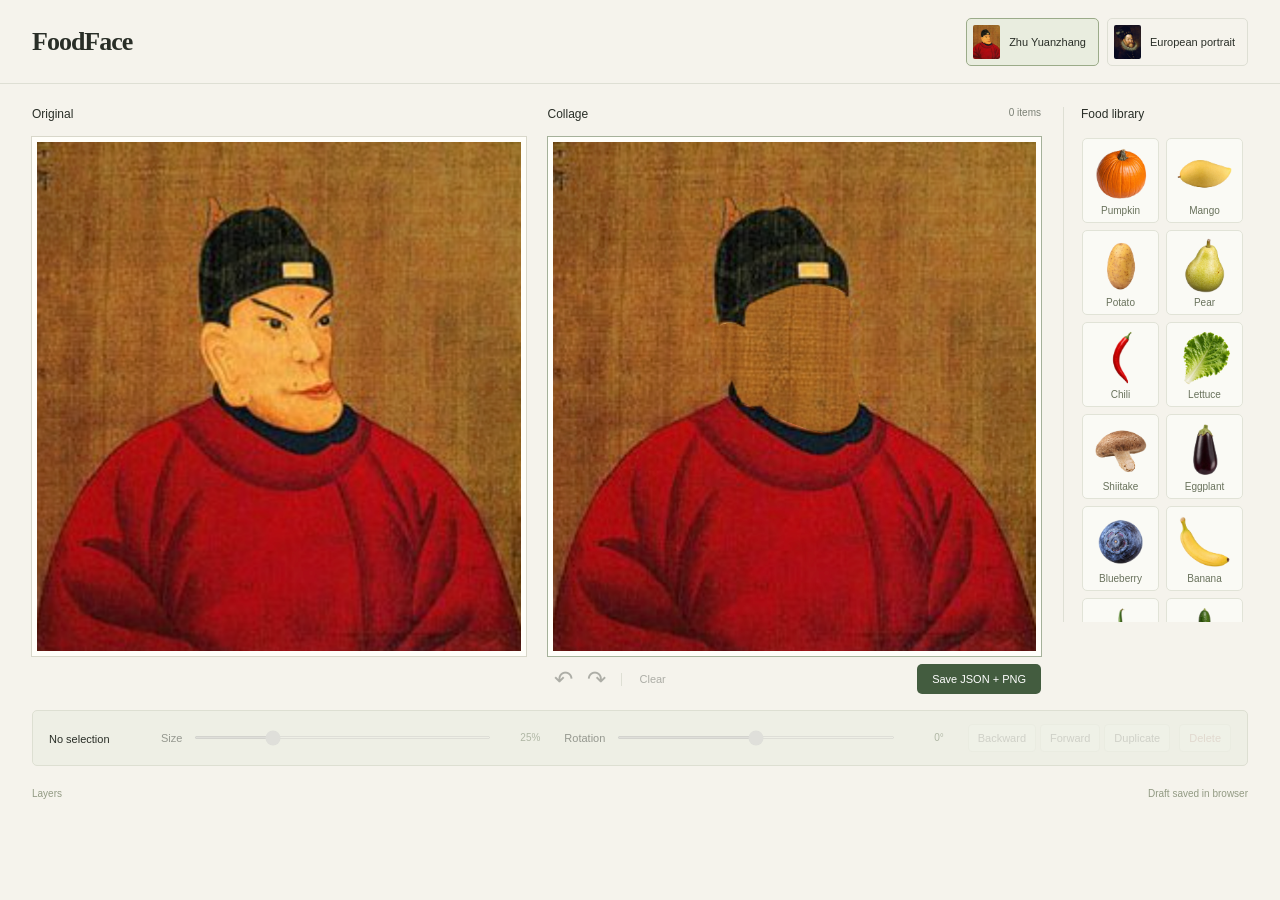
==== index.html @ f7592c4a "the initial version" ====
<!doctype html>
<html lang="en">
  <head>
    <meta charset="UTF-8" />
    <meta name="viewport" content="width=device-width, initial-scale=1" />
    <meta name="theme-color" content="#f5f3ec" />
    <meta
      name="description"
      content="Create portrait collages with food in the FoodFace studio."
    />
    <title>FoodFace — Portrait Collage Studio</title>
    <link rel="icon" href="data:," />
    <link rel="stylesheet" href="assets/css/styles.css" />
    <script src="assets/js/catalog.js" defer></script>
    <script src="assets/js/portrait-paths.js" defer></script>
    <script src="assets/js/app.js" defer></script>
  </head>
  <body>
    <header class="site-header">
      <h1 class="brand">FoodFace</h1>
      <div class="portrait-picker" role="group" aria-label="Choose a portrait">
        <button
          class="portrait-option active"
          data-portrait="zhu"
          aria-pressed="true"
        >
          <img src="assets/portraits/zhu-original.png" alt="" />
          <span>Zhu Yuanzhang</span>
        </button>
        <button
          class="portrait-option"
          data-portrait="euro"
          aria-pressed="false"
        >
          <img src="assets/portraits/euro-original.png" alt="" />
          <span>European portrait</span>
        </button>
      </div>
    </header>
    <main>
      <section class="studio" aria-label="Portrait collage studio">
        <article class="portrait-panel original-panel">
          <div class="panel-heading">
            <h2>Original</h2>
            <span id="portraitName" hidden></span>
          </div>
          <div class="picture-frame">
            <img
              id="original"
              src="assets/portraits/zhu-original.png"
              alt="Zhu Yuanzhang — original"
            />
          </div>
        </article>
        <article class="portrait-panel collage-panel">
          <div class="panel-heading">
            <h2>Collage</h2>
            <span class="count-pill" id="objectCount">0 items</span>
          </div>
          <div class="picture-frame canvas-frame" id="canvasFrame">
            <canvas
              id="collage"
              width="1450"
              height="1524"
              tabindex="0"
              aria-label="Collage canvas. Drag to move, use the lower-right handle to resize, and the top handle to rotate."
            ></canvas>
            <button
              id="deleteHandle"
              class="delete-handle"
              aria-label="Delete selected food"
              title="Delete"
              hidden
            >
              ×
            </button>
            <div class="loading" id="loading">Loading…</div>
          </div>
          <div class="canvas-actions">
            <div class="button-group">
              <button
                id="undo"
                class="icon-button"
                title="Undo (Cmd/Ctrl+Z)"
                aria-label="Undo"
                disabled
              >
                ↶
              </button>
              <button
                id="redo"
                class="icon-button"
                title="Redo (Cmd/Ctrl+Shift+Z)"
                aria-label="Redo"
                disabled
              >
                ↷
              </button>
              <span class="toolbar-divider"></span>
              <button id="clear" class="text-button" disabled>Clear</button>
            </div>
            <button id="export" class="export-button" disabled>
              Save JSON + PNG
            </button>
          </div>
        </article>
        <aside class="library" aria-label="Food library">
          <div class="library-heading"><h2>Food library</h2></div>
          <div class="food-grid" id="foodGrid"></div>
        </aside>
      </section>
      <section class="edit-strip" aria-label="Edit selected food">
        <div class="selection-info">
          <strong id="selectedName">No selection</strong>
        </div>
        <fieldset
          id="transformControls"
          aria-label="Transform selected food"
          disabled
        >
          <label class="range-control" for="size">
            Size
            <input
              id="size"
              type="range"
              min="3"
              max="90"
              step="0.5"
              value="25"
            />
            <output id="sizeValue" for="size">25%</output>
          </label>
          <label class="range-control" for="rotation">
            Rotation
            <input
              id="rotation"
              type="range"
              min="-180"
              max="180"
              step="1"
              value="0"
            />
            <output id="rotationValue" for="rotation">0°</output>
          </label>
          <div class="selection-actions">
            <button id="backward" title="Move back one layer">Backward</button>
            <button id="forward" title="Move forward one layer">Forward</button>
            <button id="duplicate" title="Duplicate (Cmd/Ctrl+D)">
              Duplicate
            </button>
            <button
              id="delete"
              class="delete-button"
              title="Delete (Delete/Backspace)"
            >
              Delete
            </button>
          </div>
        </fieldset>
      </section>
      <div class="layers-row">
        <span>Layers</span>
        <div
          id="layerList"
          class="layer-list"
          role="group"
          aria-label="Select food on the canvas"
        ></div>
        <span id="saveStatus" class="save-status" role="status"></span>
      </div>
      <p id="snapshotStatus" class="save-status" role="status" hidden></p>
    </main>
    <div class="toast" id="toast" role="status" aria-live="polite"></div>
    <div id="dragGhost" class="drag-ghost" hidden></div>
  </body>
</html>
---- assets/css/styles.css ----
@charset "UTF-8";
:root {
  --paper: #f5f3ec;
  --ink: #292e27;
  --muted: #7b8075;
  --line: #dedfd4;
  --green: #435c3f;
  --ratio: 1450/1524;
  font-family: -apple-system, BlinkMacSystemFont, "Segoe UI", sans-serif;
  color: var(--ink);
  background: var(--paper);
  font-synthesis: none;
}
* {
  box-sizing: border-box;
}
body {
  margin: 0;
}
button,
input {
  -webkit-tap-highlight-color: transparent;
}
button {
  font: inherit;
  color: inherit;
  cursor: pointer;
  border: 0;
  background: none;
}
button:disabled {
  cursor: default;
  opacity: 0.35;
}
button:focus-visible,
input:focus-visible,
canvas:focus-visible {
  outline: 2px solid #6c915f;
  outline-offset: 4px;
}
button:not(:disabled) {
  transition:
    background 0.15s,
    color 0.15s;
}
img {
  display: block;
}
[hidden] {
  display: none !important;
}
.site-header {
  max-width: 1370px;
  margin: 0 auto;
  height: 84px;
  padding: 0 32px;
  display: flex;
  align-items: center;
  justify-content: space-between;
  border-bottom: 1px solid var(--line);
}
.brand {
  margin: 0;
  font:
    600 26px Georgia,
    serif;
  letter-spacing: -1px;
}
.portrait-picker {
  display: flex;
  gap: 8px;
}
.portrait-option {
  display: flex;
  gap: 9px;
  align-items: center;
  padding: 6px 12px 6px 6px;
  border: 1px solid var(--line);
  border-radius: 5px;
  font-size: 11px;
}
.portrait-option img {
  width: 27px;
  height: 34px;
  object-fit: cover;
  border-radius: 2px;
}
.portrait-option.active {
  background: #e9eddf;
  border-color: #9bab89;
}
.portrait-option:hover {
  background: #ebeee3;
}
main {
  max-width: 1370px;
  margin: auto;
  padding: 23px 32px;
}
.studio {
  display: grid;
  grid-template-columns: minmax(0, 1fr) minmax(0, 1fr) 185px;
  gap: 22px;
  align-items: start;
}
.panel-heading {
  height: 30px;
  display: flex;
  justify-content: space-between;
  align-items: flex-start;
}
h2 {
  font-size: 12px;
  font-weight: 500;
  margin: 0;
}
.count-pill {
  font-size: 10px;
  color: var(--muted);
}
.picture-frame {
  aspect-ratio: var(--ratio);
  background: #b19867;
  border: 5px solid #fffef9;
  box-shadow: 0 0 0 1px #d8d7ca;
  position: relative;
  overflow: hidden;
}
.picture-frame > img {
  width: 100%;
  height: 100%;
  object-fit: fill;
}
.picture-frame canvas {
  width: 100%;
  height: 100%;
  display: block;
  touch-action: none;
  cursor: default;
}
.canvas-frame {
  box-shadow: 0 0 0 1px #a5b19a;
}
.canvas-frame.drop-active {
  box-shadow: 0 0 0 3px #739160;
}
.loading {
  position: absolute;
  inset: 0;
  display: grid;
  place-items: center;
  background: #f1eddeec;
  font-size: 13px;
  color: var(--green);
}
.canvas-actions {
  display: flex;
  align-items: center;
  justify-content: space-between;
  flex-wrap: wrap;
  gap: 6px;
  min-height: 47px;
  padding: 8px 0;
}
.button-group {
  display: flex;
  align-items: center;
  gap: 3px;
}
.icon-button {
  font-size: 23px;
  line-height: 1;
  width: 30px;
  height: 31px;
  border-radius: 4px;
}
.icon-button:hover:not(:disabled),
.text-button:hover:not(:disabled) {
  background: #e7eadd;
}
.text-button {
  font-size: 11px;
  padding: 8px;
  border-radius: 4px;
}
.toolbar-divider {
  width: 1px;
  height: 13px;
  background: var(--line);
  margin: 0 7px;
}
.export-button {
  background: var(--green);
  color: #fff;
  padding: 9px 15px;
  font-size: 11px;
  border-radius: 5px;
}
.export-button:hover:not(:disabled) {
  background: #30492e;
}
.library {
  padding-left: 17px;
  border-left: 1px solid var(--line);
  min-height: 0;
}
.library-heading {
  height: 30px;
}
.food-grid {
  display: grid;
  grid-template-columns: repeat(2, minmax(0, 1fr));
  gap: 7px;
  overflow-y: auto;
  max-height: 510px;
  padding: 1px 5px 4px 1px;
  scrollbar-width: thin;
  scrollbar-color: #c3ccba transparent;
  align-content: start;
}
.food-card {
  min-width: 0;
  border: 1px solid #e1e3d7;
  border-radius: 5px;
  background: #fafaf5;
  display: flex;
  flex-direction: column;
  align-items: center;
  gap: 4px;
  padding: 7px 5px 6px;
  user-select: none;
  touch-action: pan-y;
}
.food-card img {
  width: 100%;
  height: 55px;
  object-fit: contain;
  pointer-events: none;
}
.food-card span {
  font-size: 10px;
  color: #69725c;
  text-align: center;
  overflow-wrap: anywhere;
}
.food-card:hover {
  background: #edf1e5;
  border-color: #b4c1a4;
}
.food-card:active {
  background: #e2e9d8;
}
.edit-strip {
  display: flex;
  align-items: center;
  gap: 20px;
  background: #eeefe5;
  border: 1px solid #dddfd2;
  border-radius: 5px;
  padding: 13px 16px;
  margin-top: 7px;
}
.selection-info {
  min-width: 92px;
}
.selection-info strong {
  font-size: 11px;
  font-weight: 500;
}
fieldset {
  flex-wrap: wrap;
  border: 0;
  padding: 0;
  margin: 0;
  display: flex;
  gap: 24px;
  flex: 1;
  align-items: center;
  min-width: 0;
}
fieldset:disabled {
  opacity: 0.45;
}
.range-control {
  font-size: 11px;
  display: flex;
  align-items: center;
  gap: 10px;
  flex: 1;
  min-width: 150px;
  white-space: nowrap;
}
.range-control input {
  min-width: 50px;
  width: 100%;
  accent-color: var(--green);
  height: 3px;
  cursor: pointer;
}
.range-control output {
  font-variant-numeric: tabular-nums;
  font-size: 10px;
  width: 37px;
  text-align: right;
  flex-shrink: 0;
  color: #657357;
}
.selection-actions {
  flex-shrink: 0;
  display: flex;
  gap: 4px;
  white-space: nowrap;
}
.selection-actions button {
  font-size: 11px;
  border: 1px solid #d5dacb;
  border-radius: 4px;
  padding: 7px 9px;
  background: #f7f8ef;
}
.selection-actions button:hover:not(:disabled) {
  background: #dce5d0;
}
.selection-actions .delete-button {
  color: #9b6254;
  margin-left: 5px;
}
.layers-row {
  flex-wrap: wrap;
  display: flex;
  align-items: center;
  gap: 13px;
  margin-top: 13px;
  min-height: 29px;
}
.layers-row > span {
  font-size: 10px;
  color: #929a83;
  white-space: nowrap;
}
.layer-list {
  min-width: 0;
  display: flex;
  gap: 5px;
  overflow-x: auto;
  align-items: center;
  min-height: 28px;
  flex: 1;
}
.layer-chip {
  border: 1px solid #dee2d3;
  border-radius: 20px;
  background: #f9f9f3;
  font-size: 10px;
  padding: 5px 10px;
  white-space: nowrap;
}
.layer-chip.active {
  background: #e1e9d6;
  border-color: #91a37e;
}
.layers-row > .save-status {
  margin-left: auto;
  white-space: normal;
}
.delete-handle {
  position: absolute;
  z-index: 5;
  width: 24px;
  height: 24px;
  border-radius: 50%;
  background: #fcf8ee;
  color: #a04838;
  border: 1px solid #ac5844;
  box-shadow: 0 1px 5px #30231735;
  transform: translate(-50%, -50%);
  font:
    22px/20px Arial,
    sans-serif;
  padding: 0;
  display: grid;
  place-items: center;
  touch-action: manipulation;
}
.delete-handle:hover {
  background: #a04838;
  color: #fff;
}
.toast {
  position: fixed;
  bottom: 25px;
  left: 50%;
  transform: translate(-50%, 15px);
  background: #293e2a;
  color: #fff;
  border-radius: 6px;
  padding: 10px 18px;
  font-size: 12px;
  pointer-events: none;
  opacity: 0;
  transition: 0.2s;
  z-index: 100;
}
.toast.visible {
  opacity: 1;
  transform: translate(-50%, 0);
}
.drag-ghost {
  position: fixed;
  width: 85px;
  height: 85px;
  pointer-events: none;
  z-index: 90;
  filter: drop-shadow(0 4px 8px #0003);
  transform: translate(-50%, -50%);
}
.drag-ghost img {
  width: 100%;
  height: 100%;
  object-fit: contain;
}
@media (max-width: 1000px) {
  .site-header {
    padding: 0 22px;
  }
  main {
    padding: 20px 22px;
  }
  .studio {
    gap: 16px;
    grid-template-columns: minmax(0, 1fr) minmax(0, 1fr) 145px;
  }
  .library {
    padding-left: 11px;
  }
  .food-card img {
    height: 45px;
  }
  .food-grid {
    gap: 6px;
  }
  fieldset {
    gap: 15px;
  }
  .selection-info {
    min-width: 70px;
  }
  .edit-strip {
    gap: 12px;
  }
  .selection-actions button {
    padding: 7px;
  }
  .range-control {
    gap: 7px;
  }
}
@media (max-width: 750px) {
  .studio {
    grid-template-columns: minmax(0, 1fr) minmax(0, 1fr) 110px;
    gap: 12px;
  }
  .food-grid {
    grid-template-columns: 1fr;
  }
  .food-card {
    flex-direction: row;
    padding: 5px;
    gap: 5px;
  }
  .food-card img {
    width: 37px;
    height: 37px;
  }
  .edit-strip {
    align-items: flex-start;
    flex-direction: column;
  }
  fieldset {
    width: 100%;
    flex-wrap: wrap;
  }
  .range-control {
    flex: 1;
    min-width: 160px;
  }
  .selection-actions {
    width: 100%;
  }
  .selection-info {
    min-width: 0;
  }
  .site-header {
    height: 76px;
  }
}
@media (max-width: 560px) {
  .site-header {
    height: 74px;
    padding: 0 14px;
    gap: 12px;
  }
  .brand {
    font-size: 21px;
  }
  .portrait-picker {
    gap: 5px;
  }
  .portrait-option {
    padding: 4px 6px 4px 4px;
    gap: 5px;
    font-size: 9px;
  }
  .portrait-option img {
    width: 21px;
    height: 29px;
  }
  main {
    padding: 18px 14px;
  }
  .studio {
    grid-template-columns: minmax(0, 1fr) minmax(0, 1fr);
    gap: 12px;
  }
  .library {
    grid-column: 1/-1;
    padding: 13px 0 0;
    border-left: 0;
    border-top: 1px solid var(--line);
    margin-top: 3px;
  }
  .library-heading {
    height: 26px;
  }
  .food-grid {
    grid-template-columns: repeat(4, minmax(0, 1fr));
    max-height: 205px;
    gap: 7px;
  }
  .food-card {
    flex-direction: column;
    gap: 4px;
    padding: 6px 3px;
  }
  .food-card img {
    width: 100%;
    height: 46px;
  }
  .picture-frame {
    border-width: 3px;
  }
  .panel-heading {
    height: 26px;
  }
  h2 {
    font-size: 11px;
  }
  .count-pill {
    font-size: 9px;
  }
  .export-button {
    font-size: 10px;
    padding: 8px;
  }
  .icon-button {
    width: 24px;
    font-size: 20px;
  }
  .text-button {
    font-size: 10px;
    padding: 5px;
  }
  .toolbar-divider {
    margin: 0 2px;
  }
  .range-control {
    min-width: 100%;
  }
  .selection-actions button {
    flex: 1;
  }
  .edit-strip {
    margin-top: 15px;
  }
  .layers-row {
    gap: 8px;
  }
  .layers-row > span {
    font-size: 9px;
  }
  .delete-handle {
    width: 26px;
    height: 26px;
  }
}
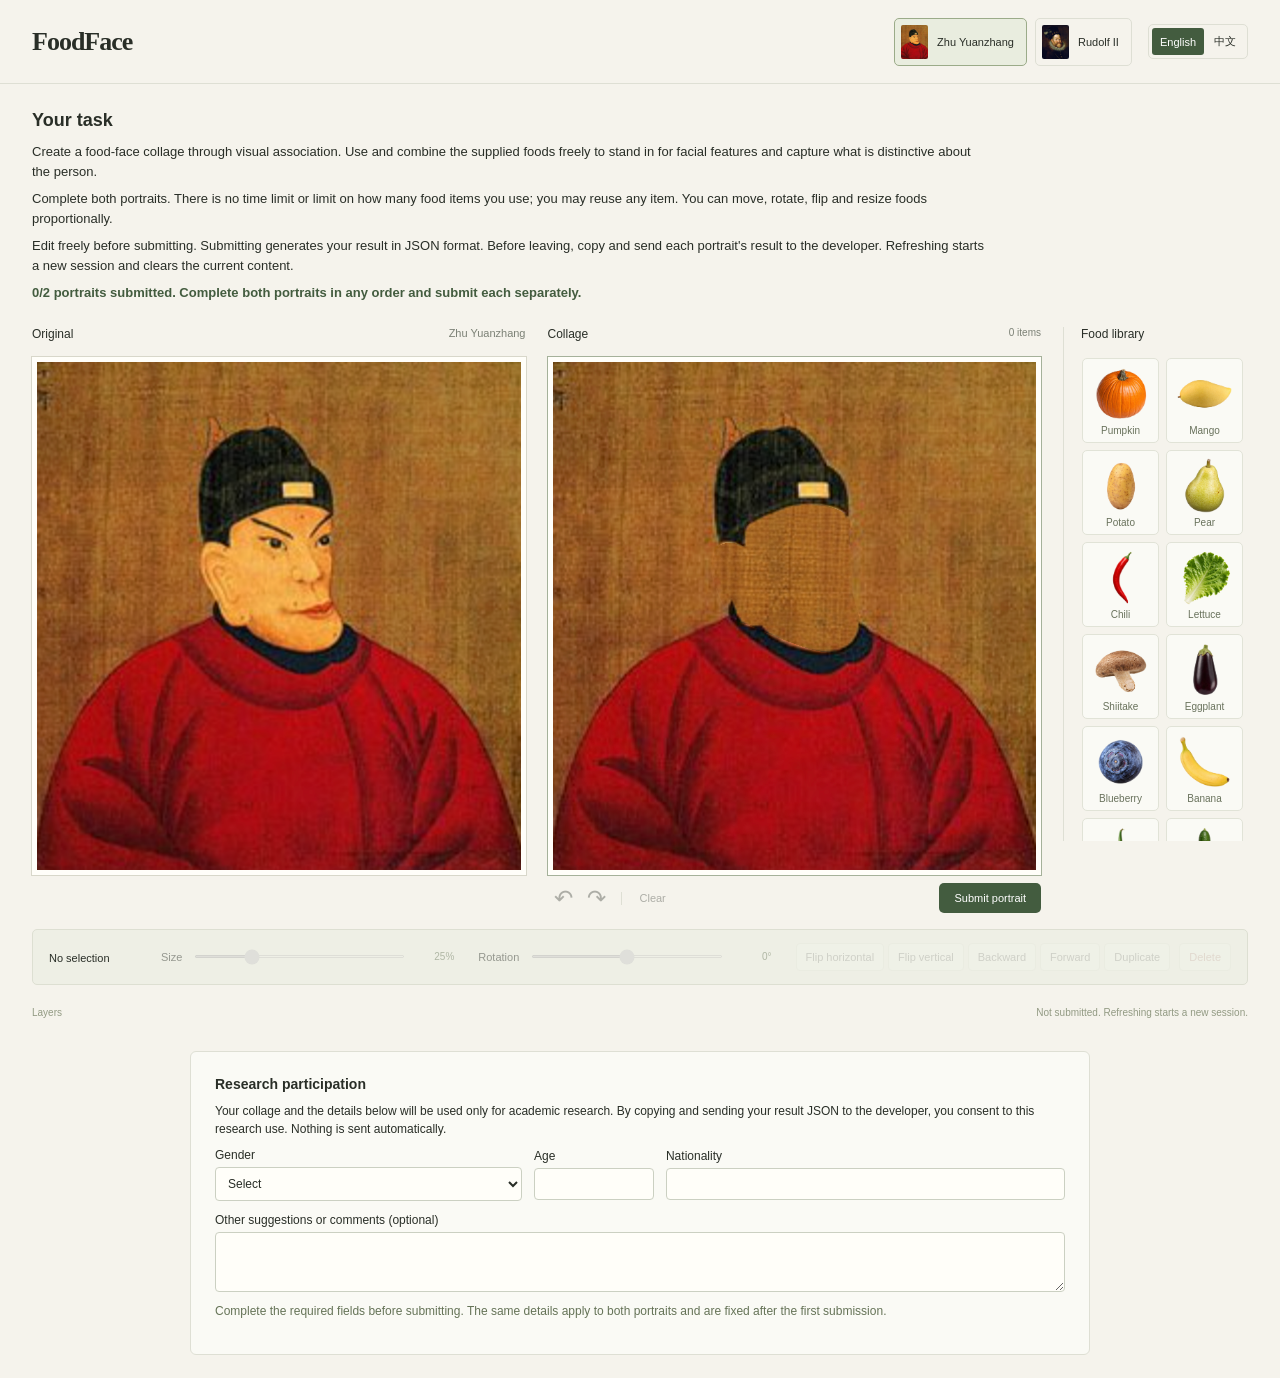
==== commit d9570edf: "develop an interface for human interaction; implement the agent experiment setup; the next is ready " ====
--- a/index.html
+++ b/index.html
@@ -8,41 +8,95 @@
       name="description"
       content="Create portrait collages with food in the FoodFace studio."
     />
-    <title>FoodFace — Portrait Collage Studio</title>
+    <title data-i18n="title">FoodFace — Portrait Collage Studio</title>
     <link rel="icon" href="data:," />
     <link rel="stylesheet" href="assets/css/styles.css" />
     <script src="assets/js/catalog.js" defer></script>
     <script src="assets/js/portrait-paths.js" defer></script>
+    <script src="assets/js/renderer.js" defer></script>
+    <script src="assets/js/i18n.js" defer></script>
     <script src="assets/js/app.js" defer></script>
   </head>
   <body>
     <header class="site-header">
       <h1 class="brand">FoodFace</h1>
-      <div class="portrait-picker" role="group" aria-label="Choose a portrait">
-        <button
-          class="portrait-option active"
-          data-portrait="zhu"
-          aria-pressed="true"
+      <div class="header-controls">
+        <div
+          class="portrait-picker"
+          role="group"
+          aria-label="Choose a portrait"
+          data-i18n-aria-label="choosePortrait"
         >
-          <img src="assets/portraits/zhu-original.png" alt="" />
-          <span>Zhu Yuanzhang</span>
-        </button>
-        <button
-          class="portrait-option"
-          data-portrait="euro"
-          aria-pressed="false"
-        >
-          <img src="assets/portraits/euro-original.png" alt="" />
-          <span>European portrait</span>
-        </button>
+          <button
+            class="portrait-option active"
+            data-portrait="zhu"
+            aria-pressed="true"
+          >
+            <img src="assets/portraits/zhu-original.png" alt="" />
+            <span data-i18n="portrait.zhu">Zhu Yuanzhang</span>
+          </button>
+          <button
+            class="portrait-option"
+            data-portrait="euro"
+            aria-pressed="false"
+          >
+            <img src="assets/portraits/euro-original.png" alt="" />
+            <span data-i18n="portrait.euro">Rudolf II</span>
+          </button>
+        </div>
+        <div class="language-switch" role="group" aria-label="Language / 语言">
+          <button
+            type="button"
+            data-language="en"
+            lang="en"
+            aria-pressed="true"
+          >
+            English
+          </button>
+          <button
+            type="button"
+            data-language="zh"
+            lang="zh-CN"
+            aria-pressed="false"
+          >
+            中文
+          </button>
+        </div>
       </div>
     </header>
     <main>
-      <section class="studio" aria-label="Portrait collage studio">
+      <section
+        class="task-instructions"
+        aria-label="Your task"
+        data-i18n-aria-label="task"
+      >
+        <h2 data-i18n="task">Your task</h2>
+        <p data-i18n="taskGoal">
+          Create a food-face collage through visual association. Use and combine
+          the supplied foods freely to stand in for facial features and capture
+          what is distinctive about the person.
+        </p>
+        <p data-i18n="taskRules">
+          Complete both portraits. There is no time limit or limit on how many
+          food items you use; you may reuse any item. You can move, rotate, flip
+          and resize foods proportionally.
+        </p>
+        <p data-i18n="taskSubmit">
+          Edit freely before submitting. Submitting generates your result in JSON
+          format. Before leaving, copy and send each portrait's result to the
+          developer. Refreshing starts a new session and clears the current content.
+        </p>
+        <p id="experimentProgress" role="status">0/2 portraits submitted. Complete both portraits in any order and submit each separately.</p>
+      </section>
+      <section
+        class="studio"
+        aria-label="Portrait collage studio"
+        data-i18n-aria-label="studio"
+      >
         <article class="portrait-panel original-panel">
           <div class="panel-heading">
-            <h2>Original</h2>
-            <span id="portraitName" hidden></span>
+            <h2 data-i18n="original">Original</h2>
+            <span id="portraitName"></span>
           </div>
           <div class="picture-frame">
             <img
@@ -54,7 +108,7 @@
         </article>
         <article class="portrait-panel collage-panel">
           <div class="panel-heading">
-            <h2>Collage</h2>
+            <h2 data-i18n="collage">Collage</h2>
             <span class="count-pill" id="objectCount">0 items</span>
           </div>
           <div class="picture-frame canvas-frame" id="canvasFrame">
@@ -64,17 +118,44 @@
               height="1524"
               tabindex="0"
               aria-label="Collage canvas. Drag to move, use the lower-right handle to resize, and the top handle to rotate."
+              data-i18n-aria-label="canvas"
             ></canvas>
             <button
               id="deleteHandle"
               class="delete-handle"
               aria-label="Delete selected food"
+              data-i18n-aria-label="deleteSelected"
               title="Delete"
+              data-i18n-title="delete"
               hidden
             >
               ×
             </button>
-            <div class="loading" id="loading">Loading…</div>
+            <button
+              id="flipHorizontalHandle"
+              class="flip-handle"
+              aria-label="Flip selected food horizontally"
+              data-i18n-aria-label="flipHSelected"
+              aria-pressed="false"
+              title="Flip horizontal"
+              data-i18n-title="flipH"
+              hidden
+            >
+              ↔
+            </button>
+            <button
+              id="flipVerticalHandle"
+              class="flip-handle"
+              aria-label="Flip selected food vertically"
+              data-i18n-aria-label="flipVSelected"
+              aria-pressed="false"
+              title="Flip vertical"
+              data-i18n-title="flipV"
+              hidden
+            >
+              ↕
+            </button>
+            <div class="loading" id="loading" data-i18n="loading">Loading…</div>
           </div>
           <div class="canvas-actions">
             <div class="button-group">
@@ -82,7 +163,9 @@
                 id="undo"
                 class="icon-button"
                 title="Undo (Cmd/Ctrl+Z)"
+                data-i18n-title="undoTitle"
                 aria-label="Undo"
+                data-i18n-aria-label="undo"
                 disabled
               >
                 ↶
@@ -91,35 +174,57 @@
                 id="redo"
                 class="icon-button"
                 title="Redo (Cmd/Ctrl+Shift+Z)"
+                data-i18n-title="redoTitle"
                 aria-label="Redo"
+                data-i18n-aria-label="redo"
                 disabled
               >
                 ↷
               </button>
               <span class="toolbar-divider"></span>
-              <button id="clear" class="text-button" disabled>Clear</button>
+              <button id="clear" class="text-button" disabled data-i18n="clear">
+                Clear
+              </button>
             </div>
-            <button id="export" class="export-button" disabled>
-              Save JSON + PNG
+            <button
+              id="export"
+              class="export-button"
+              disabled
+              data-i18n="submit"
+            >
+              Submit portrait
             </button>
           </div>
         </article>
-        <aside class="library" aria-label="Food library">
-          <div class="library-heading"><h2>Food library</h2></div>
+        <aside
+          class="library"
+          aria-label="Food library"
+          data-i18n-aria-label="library"
+        >
+          <div class="library-heading">
+            <h2 data-i18n="library">Food library</h2>
+          </div>
           <div class="food-grid" id="foodGrid"></div>
         </aside>
       </section>
-      <section class="edit-strip" aria-label="Edit selected food">
+      <section
+        class="edit-strip"
+        aria-label="Edit selected food"
+        data-i18n-aria-label="editSelected"
+      >
         <div class="selection-info">
-          <strong id="selectedName">No selection</strong>
+          <strong id="selectedName" data-i18n="noSelection"
+            >No selection</strong
+          >
         </div>
         <fieldset
           id="transformControls"
           aria-label="Transform selected food"
+          data-i18n-aria-label="transformSelected"
           disabled
         >
           <label class="range-control" for="size">
-            Size
+            <span data-i18n="size">Size</span>
             <input
               id="size"
               type="range"
@@ -131,7 +236,7 @@
             <output id="sizeValue" for="size">25%</output>
           </label>
           <label class="range-control" for="rotation">
-            Rotation
+            <span data-i18n="rotation">Rotation</span>
             <input
               id="rotation"
               type="range"
@@ -143,15 +248,54 @@
             <output id="rotationValue" for="rotation">0°</output>
           </label>
           <div class="selection-actions">
-            <button id="backward" title="Move back one layer">Backward</button>
-            <button id="forward" title="Move forward one layer">Forward</button>
-            <button id="duplicate" title="Duplicate (Cmd/Ctrl+D)">
+            <button
+              id="flipHorizontal"
+              title="Mirror left to right"
+              data-i18n-title="mirrorH"
+              aria-pressed="false"
+              data-i18n="flipH"
+            >
+              Flip horizontal
+            </button>
+            <button
+              id="flipVertical"
+              title="Mirror top to bottom"
+              data-i18n-title="mirrorV"
+              aria-pressed="false"
+              data-i18n="flipV"
+            >
+              Flip vertical
+            </button>
+            <button
+              id="backward"
+              title="Move back one layer"
+              data-i18n-title="backwardTitle"
+              data-i18n="backward"
+            >
+              Backward
+            </button>
+            <button
+              id="forward"
+              title="Move forward one layer"
+              data-i18n-title="forwardTitle"
+              data-i18n="forward"
+            >
+              Forward
+            </button>
+            <button
+              id="duplicate"
+              title="Duplicate (Cmd/Ctrl+D)"
+              data-i18n-title="duplicateTitle"
+              data-i18n="duplicate"
+            >
               Duplicate
             </button>
             <button
               id="delete"
               class="delete-button"
               title="Delete (Delete/Backspace)"
+              data-i18n-title="deleteTitle"
+              data-i18n="delete"
             >
               Delete
             </button>
@@ -159,17 +303,132 @@
         </fieldset>
       </section>
       <div class="layers-row">
-        <span>Layers</span>
+        <span data-i18n="layers">Layers</span>
         <div
           id="layerList"
           class="layer-list"
           role="group"
           aria-label="Select food on the canvas"
+          data-i18n-aria-label="selectFood"
         ></div>
         <span id="saveStatus" class="save-status" role="status"></span>
       </div>
-      <p id="snapshotStatus" class="save-status" role="status" hidden></p>
+      <section class="submission-block" aria-labelledby="submissionHeading">
+        <h2 id="submissionHeading" data-i18n="research">
+          Research participation
+        </h2>
+        <p id="researchNotice" data-i18n="notice">
+          Your collage and the details below will be used only for academic research. By
+          copying and sending your result JSON to the developer, you
+          consent to this research use. Nothing is sent automatically.
+        </p>
+        <form
+          id="participantForm"
+          aria-label="Participant details"
+          data-i18n-aria-label="participant"
+        >
+          <fieldset id="participantFields" class="participant-fields">
+            <legend data-i18n="participant">Participant details</legend>
+            <label for="gender"
+              ><span data-i18n="gender">Gender</span>
+              <select id="gender" name="gender" required>
+                <option value="" data-i18n="select">Select</option>
+                <option value="female" data-i18n="female">Female</option>
+                <option value="male" data-i18n="male">Male</option>
+                <option value="non-binary" data-i18n="nonBinary">
+                  Non-binary
+                </option>
+                <option value="other" data-i18n="other">Other</option>
+                <option value="prefer-not-to-say" data-i18n="notSay">
+                  Prefer not to say
+                </option>
+              </select>
+            </label>
+            <label for="age"
+              ><span data-i18n="age">Age</span>
+              <input
+                id="age"
+                name="age"
+                type="number"
+                min="1"
+                max="120"
+                step="1"
+                inputmode="numeric"
+                required
+              />
+            </label>
+            <label for="nationality"
+              ><span data-i18n="nationality">Nationality</span>
+              <input
+                id="nationality"
+                name="nationality"
+                type="text"
+                maxlength="80"
+                autocomplete="off"
+                required
+              />
+            </label>
+            <label for="feedback">
+              <span data-i18n="feedback">Other suggestions or comments (optional)</span>
+              <textarea id="feedback" name="feedback" rows="3"></textarea>
+            </label>
+          </fieldset>
+          <p class="submission-hint" data-i18n="participantHint">
+            Complete the required fields before submitting. The same details apply
+            to both portraits and are fixed after the first submission.
+          </p>
+        </form>
+        <div id="jsonResult" class="json-result" hidden>
+          <label for="resultJson" data-i18n="result">Result JSON</label>
+          <textarea
+            id="resultJson"
+            rows="10"
+            readonly
+            spellcheck="false"
+            aria-describedby="jsonInstructions"
+          ></textarea>
+          <p id="jsonInstructions" data-i18n="resultHelp">
+            Copy this JSON and send it to the website developer. Copy each
+            portrait's result before leaving this page.
+          </p>
+          <div class="copy-actions">
+            <button
+              id="copyJson"
+              class="export-button"
+              type="button"
+              data-i18n="copy"
+            >
+              Copy JSON
+            </button>
+            <span id="copyStatus" role="status" aria-live="polite"></span>
+          </div>
+        </div>
+      </section>
     </main>
+    <dialog
+      id="submitDialog"
+      aria-labelledby="submitTitle"
+      aria-describedby="submitDescription"
+    >
+      <h2 id="submitTitle" data-i18n="confirmTitle">Submit this portrait?</h2>
+      <p id="submitDescription" data-i18n="confirmDescription">
+        This will finalize the portrait and generate its result JSON. You cannot
+        edit it afterward. Copy and send the JSON yourself; nothing is sent
+        automatically.
+      </p>
+      <div class="button-group">
+        <button id="cancelSubmission" autofocus data-i18n="keepEditing">
+          Keep editing
+        </button>
+        <button
+          id="confirmSubmission"
+          class="export-button"
+          data-i18n="confirm"
+        >
+          Submit final portrait
+        </button>
+      </div>
+    </dialog>
     <div class="toast" id="toast" role="status" aria-live="polite"></div>
     <div id="dragGhost" class="drag-ghost" hidden></div>
   </body>
--- a/assets/css/styles.css
+++ b/assets/css/styles.css
@@ -119,6 +119,8 @@
   color: var(--muted);
 }
 .picture-frame {
+  /* Keep the image area proportional; exclude the decorative border. */
+  box-sizing: content-box;
   aspect-ratio: var(--ratio);
   background: #b19867;
   border: 5px solid #fffef9;
@@ -306,6 +308,8 @@
   color: #657357;
 }
 .selection-actions {
+  flex-wrap: wrap;
+  max-width: 100%;
   flex-shrink: 0;
   display: flex;
   gap: 4px;
@@ -320,6 +324,10 @@
 }
 .selection-actions button:hover:not(:disabled) {
   background: #dce5d0;
+}
+.selection-actions button[aria-pressed="true"] {
+  background: #dce5d0;
+  border-color: #91a37e;
 }
 .selection-actions .delete-button {
   color: #9b6254;
@@ -363,7 +371,8 @@
   margin-left: auto;
   white-space: normal;
 }
-.delete-handle {
+.delete-handle,
+.flip-handle {
   position: absolute;
   z-index: 5;
   width: 24px;
@@ -382,6 +391,17 @@
   place-items: center;
   touch-action: manipulation;
 }
+.flip-handle {
+  color: var(--green);
+  border-color: #48633c;
+  font-size: 19px;
+  line-height: 1;
+}
+.flip-handle:hover,
+.flip-handle[aria-pressed="true"] {
+  background: var(--green);
+  color: #fff;
+}
 .delete-handle:hover {
   background: #a04838;
   color: #fff;
@@ -519,7 +539,7 @@
     padding: 18px 14px;
   }
   .studio {
-    grid-template-columns: minmax(0, 1fr) minmax(0, 1fr);
+    grid-template-columns: minmax(0, 1fr);
     gap: 12px;
   }
   .library {
@@ -533,14 +553,19 @@
     height: 26px;
   }
   .food-grid {
-    grid-template-columns: repeat(4, minmax(0, 1fr));
-    max-height: 205px;
+    grid-template-columns: none;
+    grid-auto-flow: column;
+    grid-auto-columns: 78px;
+    overflow-x: auto;
+    overflow-y: hidden;
+    max-height: none;
     gap: 7px;
   }
   .food-card {
     flex-direction: column;
     gap: 4px;
     padding: 6px 3px;
+    touch-action: auto;
   }
   .food-card img {
     width: 100%;
@@ -588,8 +613,207 @@
   .layers-row > span {
     font-size: 9px;
   }
-  .delete-handle {
+  .delete-handle,
+  .flip-handle {
     width: 26px;
     height: 26px;
   }
 }
+
+.task-instructions {
+  max-width: 960px;
+  margin-bottom: 24px;
+  line-height: 1.5;
+}
+.task-instructions h2 {
+  font-size: 18px;
+  font-weight: 600;
+}
+.task-instructions p {
+  margin: 8px 0;
+  font-size: 13px;
+}
+#experimentProgress {
+  color: var(--green);
+  font-weight: 600;
+}
+#portraitName {
+  font-size: 11px;
+  color: var(--muted);
+}
+
+dialog {
+  max-width: min(440px, calc(100vw - 32px));
+  padding: 24px;
+  border: 1px solid var(--line);
+  border-radius: 8px;
+  background: var(--paper);
+  color: var(--ink);
+}
+dialog::backdrop {
+  background: #292e2770;
+}
+dialog h2 {
+  font-size: 18px;
+  font-weight: 600;
+}
+dialog p {
+  line-height: 1.5;
+  font-size: 14px;
+}
+dialog .button-group {
+  justify-content: flex-end;
+  gap: 16px;
+}
+
+.submission-block {
+  width: 100%;
+  max-width: 900px;
+  margin: 24px auto 0;
+  padding: 24px;
+  border: 1px solid var(--line);
+  border-radius: 6px;
+  background: #fafaf5;
+}
+.submission-block h2 {
+  font-size: 14px;
+  font-weight: 600;
+}
+.submission-block p {
+  font-size: 12px;
+  line-height: 1.5;
+  margin: 10px 0;
+}
+.participant-fields {
+  display: grid;
+  grid-template-columns: minmax(0, 1fr) 120px minmax(0, 1.3fr);
+  gap: 12px;
+}
+.participant-fields legend {
+  position: absolute;
+  width: 1px;
+  height: 1px;
+  overflow: hidden;
+  clip-path: inset(50%);
+}
+.participant-fields label {
+  display: grid;
+  gap: 5px;
+  min-width: 0;
+  font-size: 12px;
+}
+.participant-fields label[for="feedback"] {
+  grid-column: 1 / -1;
+}
+.participant-fields input,
+.participant-fields select,
+.participant-fields textarea,
+.json-result textarea {
+  box-sizing: border-box;
+  width: 100%;
+  min-width: 0;
+  border: 1px solid #cbd0c2;
+  border-radius: 4px;
+  background: #fffef9;
+  color: var(--ink);
+  font: inherit;
+  padding: 8px;
+}
+.participant-fields textarea {
+  resize: vertical;
+}
+.participant-fields:disabled {
+  opacity: 0.7;
+}
+.submission-hint {
+  color: #657357;
+}
+.json-result {
+  margin-top: 16px;
+  padding-top: 14px;
+  border-top: 1px solid var(--line);
+}
+.json-result label {
+  display: block;
+  font-size: 12px;
+  font-weight: 600;
+  margin-bottom: 8px;
+}
+.json-result textarea {
+  display: block;
+  resize: vertical;
+  min-height: 160px;
+  font:
+    11px/1.5 ui-monospace,
+    SFMono-Regular,
+    Consolas,
+    monospace;
+}
+.copy-actions {
+  display: flex;
+  flex-wrap: wrap;
+  align-items: center;
+  gap: 10px;
+}
+#copyStatus {
+  font-size: 12px;
+  line-height: 1.5;
+  color: var(--green);
+}
+.submission-block :is(select, textarea):focus-visible {
+  outline: 2px solid #6c915f;
+  outline-offset: 3px;
+}
+@media (max-width: 750px) {
+  .participant-fields {
+    grid-template-columns: minmax(0, 1fr) 80px;
+  }
+  .participant-fields label[for="nationality"] {
+    grid-column: 1 / -1;
+  }
+  .submission-block {
+    padding: 12px;
+  }
+}
+
+.header-controls {
+  display: flex;
+  align-items: center;
+  gap: 16px;
+}
+.language-switch {
+  display: flex;
+  gap: 2px;
+  flex-shrink: 0;
+  border: 1px solid var(--line);
+  border-radius: 5px;
+  padding: 3px;
+}
+.language-switch button {
+  font-size: 11px;
+  border-radius: 3px;
+  padding: 6px 8px;
+}
+.language-switch button[aria-pressed="true"] {
+  background: var(--green);
+  color: #fff;
+}
+@media (max-width: 750px) {
+  .site-header {
+    height: auto;
+    min-height: 84px;
+    gap: 12px;
+    padding-top: 12px;
+    padding-bottom: 12px;
+  }
+  .header-controls {
+    flex-wrap: wrap;
+    justify-content: flex-end;
+    gap: 8px;
+  }
+}
+@media (max-width: 560px) {
+  .participant-fields {
+    grid-template-columns: 1fr 80px;
+  }
+}
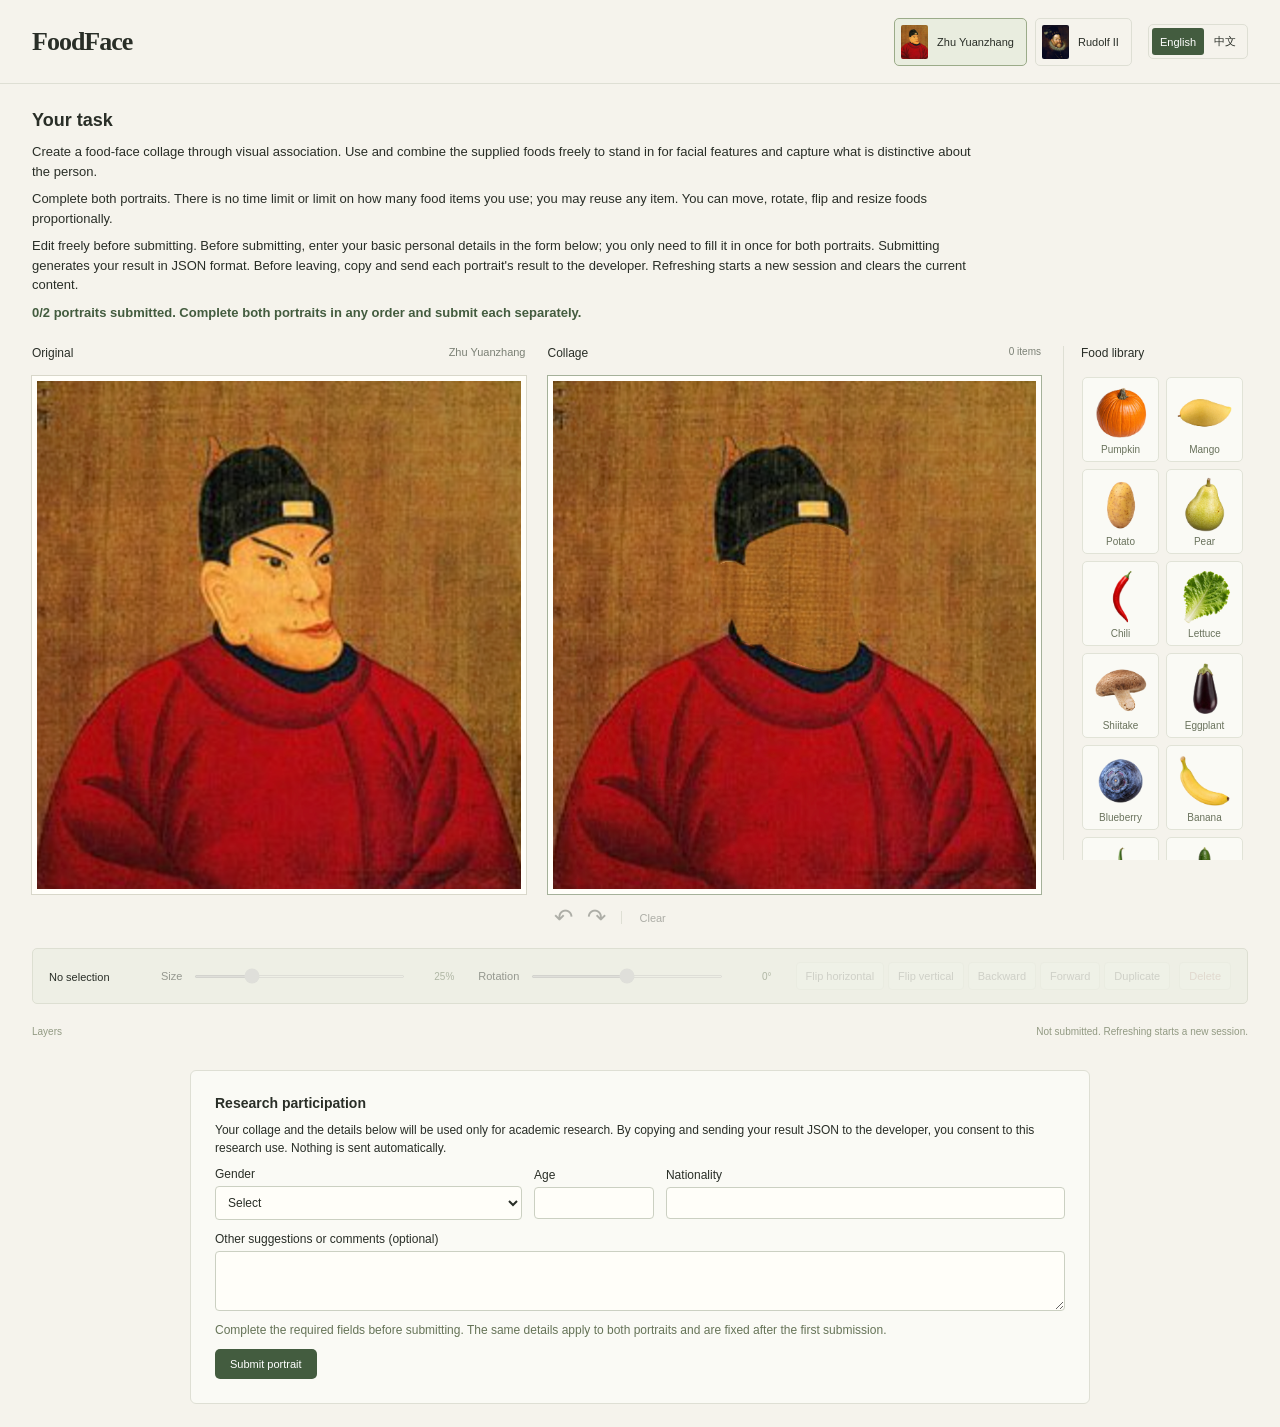
==== commit d1e5418f: "refine the submission setup" ====
--- a/index.html
+++ b/index.html
@@ -82,9 +82,11 @@
           and resize foods proportionally.
         </p>
         <p data-i18n="taskSubmit">
-          Edit freely before submitting. Submitting generates your result in JSON
-          format. Before leaving, copy and send each portrait's result to the
-          developer. Refreshing starts a new session and clears the current content.
+          Edit freely before submitting. Before submitting, enter your basic personal
+          details in the form below; you only need to fill it in once for both
+          portraits. Submitting generates your result in JSON format. Before leaving,
+          copy and send each portrait's result to the developer. Refreshing starts
+          a new session and clears the current content.
         </p>
         <p id="experimentProgress" role="status">0/2 portraits submitted. Complete both portraits in any order and submit each separately.</p>
       </section>
@@ -186,14 +188,6 @@
                 Clear
               </button>
             </div>
-            <button
-              id="export"
-              class="export-button"
-              disabled
-              data-i18n="submit"
-            >
-              Submit portrait
-            </button>
           </div>
         </article>
         <aside
@@ -378,6 +372,14 @@
             to both portraits and are fixed after the first submission.
           </p>
         </form>
+        <button
+          id="export"
+          class="export-button"
+          disabled
+          data-i18n="submit"
+        >
+          Submit portrait
+        </button>
         <div id="jsonResult" class="json-result" hidden>
           <label for="resultJson" data-i18n="result">Result JSON</label>
           <textarea
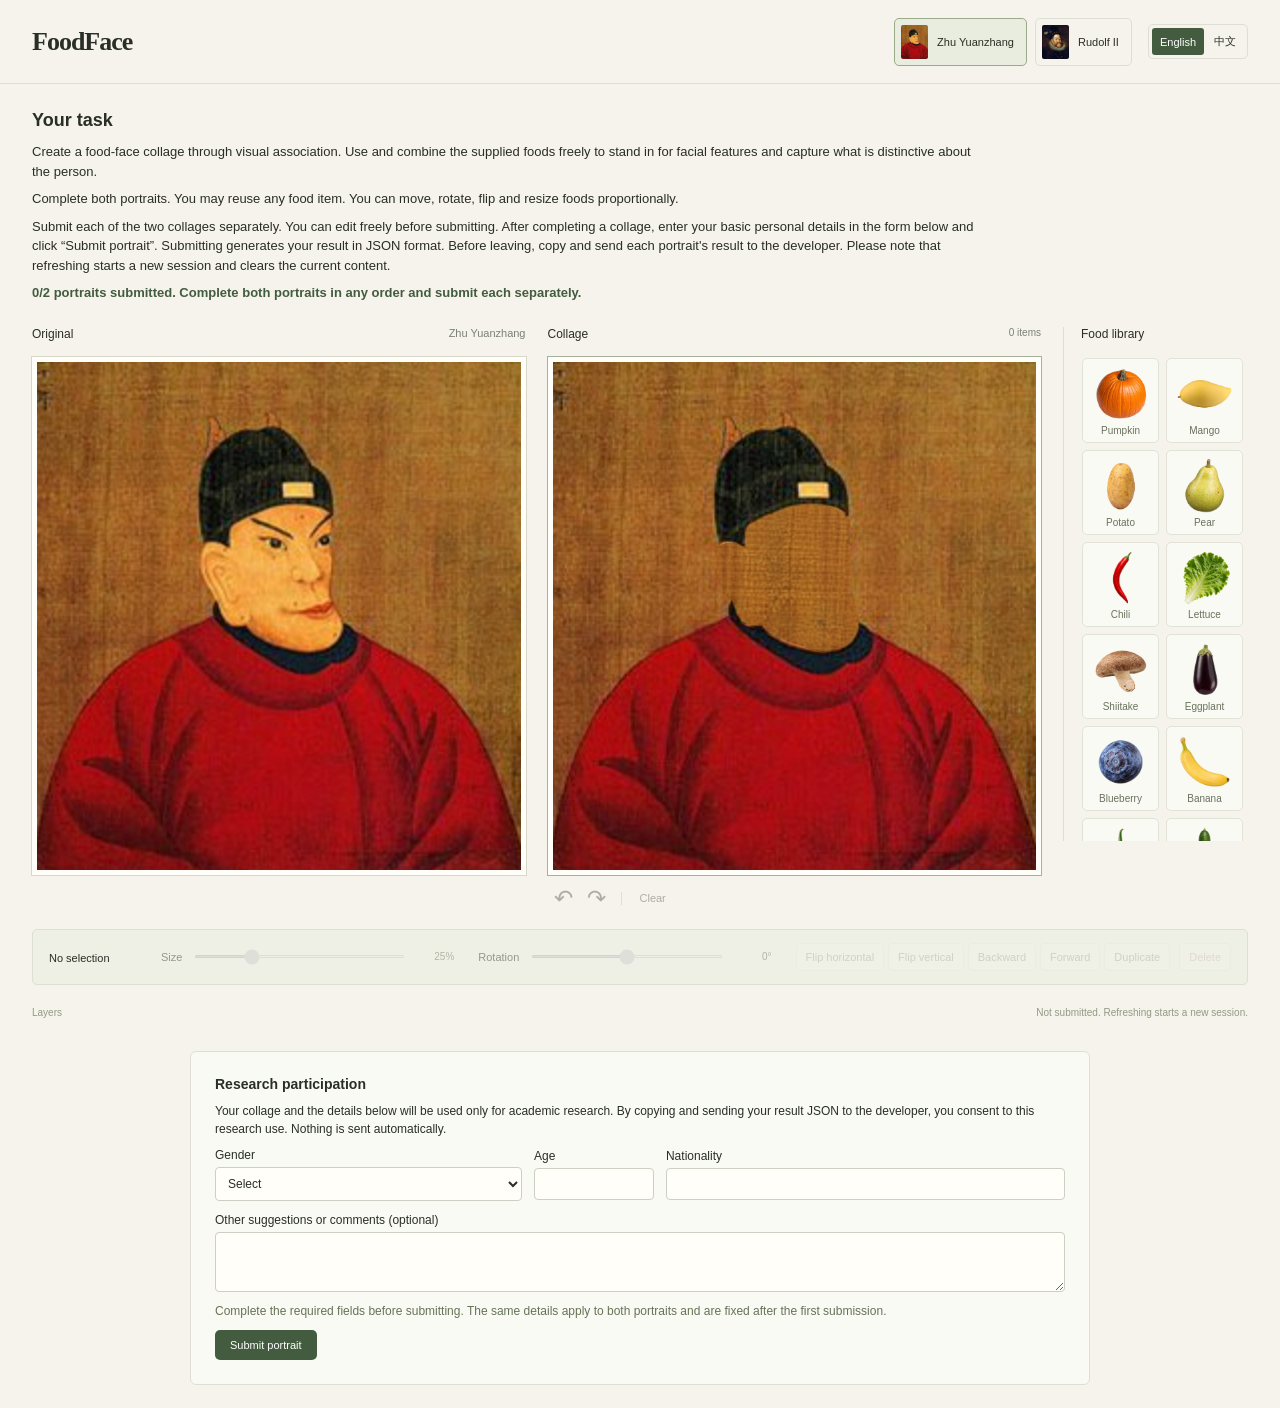
==== commit b345669d: "refine the introduction to humans on the webpage" ====
--- a/index.html
+++ b/index.html
@@ -77,16 +77,10 @@
           what is distinctive about the person.
         </p>
         <p data-i18n="taskRules">
-          Complete both portraits. There is no time limit or limit on how many
-          food items you use; you may reuse any item. You can move, rotate, flip
-          and resize foods proportionally.
+          Complete both portraits. You may reuse any food item. You can move, rotate, flip and resize foods proportionally.
         </p>
         <p data-i18n="taskSubmit">
-          Edit freely before submitting. Before submitting, enter your basic personal
-          details in the form below; you only need to fill it in once for both
-          portraits. Submitting generates your result in JSON format. Before leaving,
-          copy and send each portrait's result to the developer. Refreshing starts
-          a new session and clears the current content.
+          Submit each of the two collages separately. You can edit freely before submitting. After completing a collage, enter your basic personal details in the form below and click “Submit portrait”. Submitting generates your result in JSON format. Before leaving, copy and send each portrait's result to the developer. Please note that refreshing starts a new session and clears the current content.
         </p>
         <p id="experimentProgress" role="status">0/2 portraits submitted. Complete both portraits in any order and submit each separately.</p>
       </section>
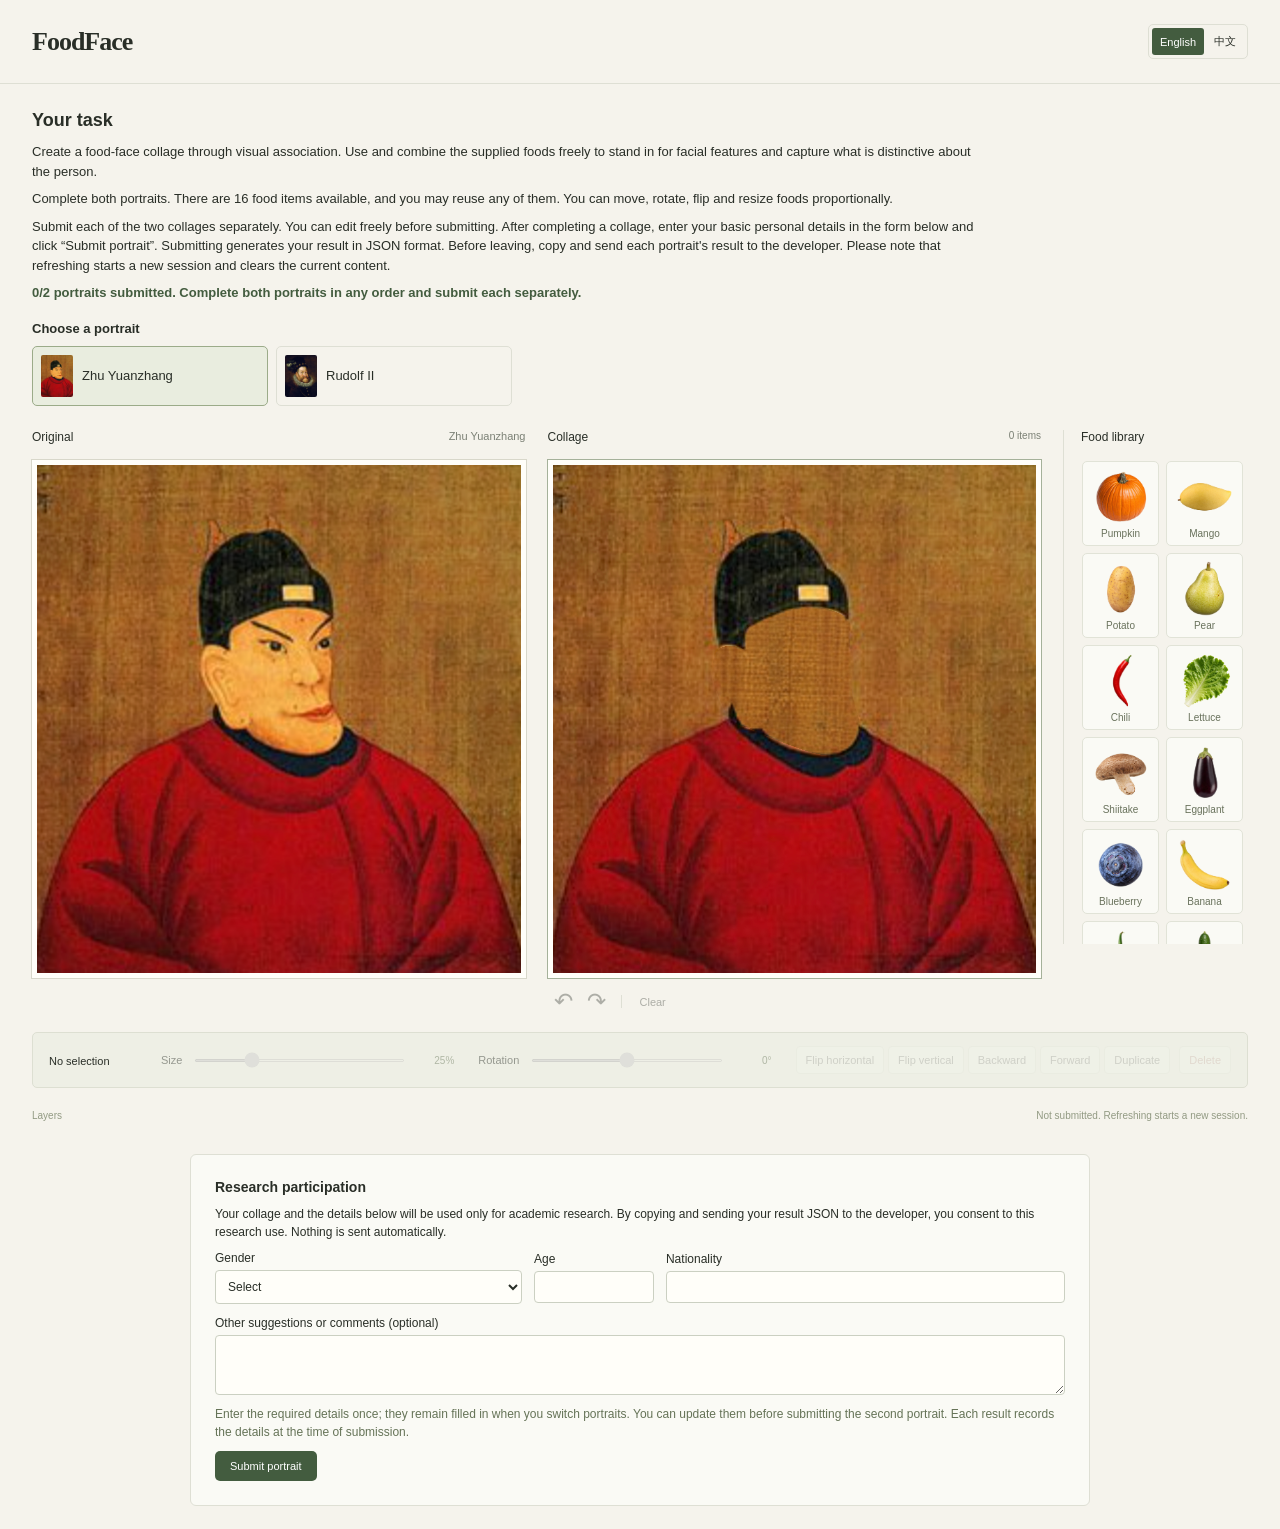
==== commit 8ad35c92: "update the introduction and the layout of the webpage for better user experience" ====
--- a/index.html
+++ b/index.html
@@ -21,29 +21,6 @@
     <header class="site-header">
       <h1 class="brand">FoodFace</h1>
       <div class="header-controls">
-        <div
-          class="portrait-picker"
-          role="group"
-          aria-label="Choose a portrait"
-          data-i18n-aria-label="choosePortrait"
-        >
-          <button
-            class="portrait-option active"
-            data-portrait="zhu"
-            aria-pressed="true"
-          >
-            <img src="assets/portraits/zhu-original.png" alt="" />
-            <span data-i18n="portrait.zhu">Zhu Yuanzhang</span>
-          </button>
-          <button
-            class="portrait-option"
-            data-portrait="euro"
-            aria-pressed="false"
-          >
-            <img src="assets/portraits/euro-original.png" alt="" />
-            <span data-i18n="portrait.euro">Rudolf II</span>
-          </button>
-        </div>
         <div class="language-switch" role="group" aria-label="Language / 语言">
           <button
             type="button"
@@ -77,12 +54,38 @@
           what is distinctive about the person.
         </p>
         <p data-i18n="taskRules">
-          Complete both portraits. You may reuse any food item. You can move, rotate, flip and resize foods proportionally.
+          Complete both portraits. There are 16 food items available, and you may reuse any of them. You can move, rotate, flip and resize foods proportionally.
         </p>
         <p data-i18n="taskSubmit">
           Submit each of the two collages separately. You can edit freely before submitting. After completing a collage, enter your basic personal details in the form below and click “Submit portrait”. Submitting generates your result in JSON format. Before leaving, copy and send each portrait's result to the developer. Please note that refreshing starts a new session and clears the current content.
         </p>
         <p id="experimentProgress" role="status">0/2 portraits submitted. Complete both portraits in any order and submit each separately.</p>
+        <div class="portrait-selection">
+          <p class="portrait-selection-label" data-i18n="choosePortrait">Choose a portrait</p>
+          <div
+            class="portrait-picker"
+            role="group"
+            aria-label="Choose a portrait"
+            data-i18n-aria-label="choosePortrait"
+          >
+            <button
+              class="portrait-option active"
+              data-portrait="zhu"
+              aria-pressed="true"
+            >
+              <img src="assets/portraits/zhu-original.png" alt="" />
+              <span data-i18n="portrait.zhu">Zhu Yuanzhang</span>
+            </button>
+            <button
+              class="portrait-option"
+              data-portrait="euro"
+              aria-pressed="false"
+            >
+              <img src="assets/portraits/euro-original.png" alt="" />
+              <span data-i18n="portrait.euro">Rudolf II</span>
+            </button>
+          </div>
+        </div>
       </section>
       <section
         class="studio"
@@ -362,8 +365,9 @@
             </label>
           </fieldset>
           <p class="submission-hint" data-i18n="participantHint">
-            Complete the required fields before submitting. The same details apply
-            to both portraits and are fixed after the first submission.
+            Enter the required details once; they remain filled in when you switch
+            portraits. You can update them before submitting the second portrait.
+            Each result records the details at the time of submission.
           </p>
         </form>
         <button
--- a/assets/css/styles.css
+++ b/assets/css/styles.css
@@ -67,21 +67,33 @@
   letter-spacing: -1px;
 }
 .portrait-picker {
-  display: flex;
+  display: grid;
+  grid-template-columns: repeat(2, minmax(0, 1fr));
+  max-width: 480px;
   gap: 8px;
 }
+.portrait-selection {
+  margin-top: 16px;
+}
+.portrait-selection-label {
+  font-weight: 600;
+}
 .portrait-option {
   display: flex;
   gap: 9px;
   align-items: center;
-  padding: 6px 12px 6px 6px;
+  min-width: 0;
+  min-height: 60px;
+  padding: 8px;
   border: 1px solid var(--line);
   border-radius: 5px;
-  font-size: 11px;
+  font-size: 13px;
+  text-align: left;
 }
 .portrait-option img {
-  width: 27px;
-  height: 34px;
+  width: 32px;
+  height: 42px;
+  flex-shrink: 0;
   object-fit: cover;
   border-radius: 2px;
 }
@@ -523,18 +535,6 @@
   .brand {
     font-size: 21px;
   }
-  .portrait-picker {
-    gap: 5px;
-  }
-  .portrait-option {
-    padding: 4px 6px 4px 4px;
-    gap: 5px;
-    font-size: 9px;
-  }
-  .portrait-option img {
-    width: 21px;
-    height: 29px;
-  }
   main {
     padding: 18px 14px;
   }
